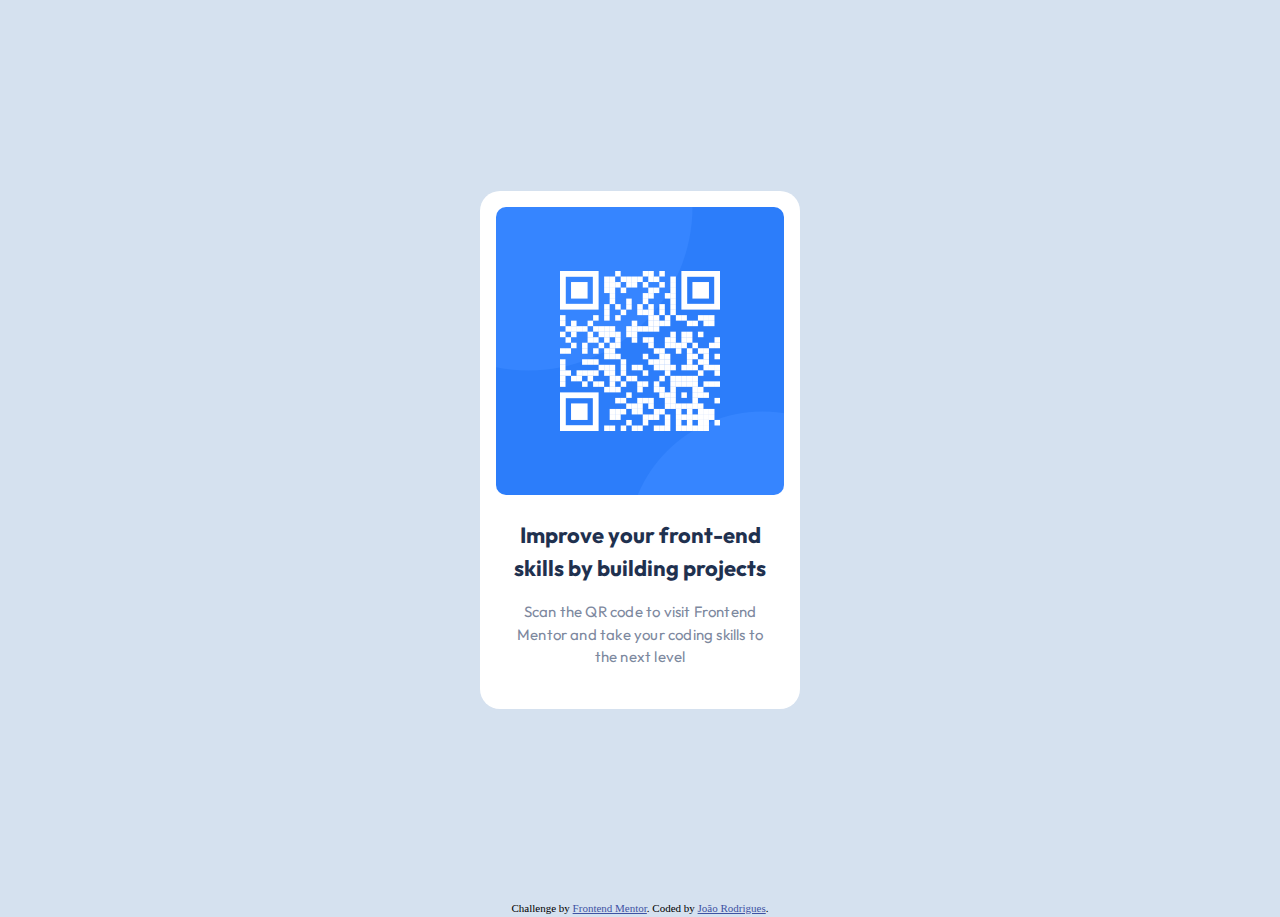
==== qr-code-challenge/index.html @ 2b62ed3a "Initial commit" ====
<!DOCTYPE html>
<html lang="en">

<head>
  <!-- meta -->
  <meta charset="UTF-8">
  <meta name="viewport" content="width=device-width, initial-scale=1.0">

  <!-- favicon -->
  <link rel="icon" type="image/png" sizes="32x32" href="./images/favicon-32x32.png">

  <!-- fonts -->
  <link rel="preconnect" href="https://fonts.googleapis.com">
  <link rel="preconnect" href="https://fonts.gstatic.com" crossorigin>
  <link rel="preload" as="style" href="https://fonts.googleapis.com/css2?family=Outfit:wght@100..900&display=swap" onload="this.rel='stylesheet'">
  
  <!-- css -->
  <link rel="preload" as="style" href="./css/reset.css" onload="this.rel='stylesheet'">
  <link rel="preload" as="style" href="./css/styles.css" onload="this.rel='stylesheet'">

  <!-- title -->
  <title>QR code component | Frontend Mentor</title>
</head>

<body>

  <main id="wrapper">
    <section class="qr-container">
      <div class="qr-image">
        <img src="./images/image-qr-code.png" alt="Qr Code">
      </div>
      <div class="qr-content">
        <h1 class="qr-title font-standard">Improve your front-end skills by building projects</h1>
        <p class="qr-description font-standard">Scan the QR code to visit Frontend Mentor and take your coding skills to the next level</p>
      </div>
    </section>
  </main>

  <div class="attribution">
    Challenge by <a href="https://www.frontendmentor.io?ref=challenge" target="_blank">Frontend Mentor</a>.
    Coded by <a href="https://www.linkedin.com/in/joaotfrodrigues/">João Rodrigues</a>.
  </div>
</body>

</html>
---- qr-code-challenge/css/styles.css ----
*{margin: 0;padding: 0;box-sizing: border-box;}body{background-color: #D5E1EF;}#wrapper{min-height: 100vh;min-height: 100dvh;display: grid;place-items: center;}.qr-container{max-width: 20rem;padding: 1rem 1rem 2.5rem 1rem;border-radius: 1.25rem;background-color: #fff;}.qr-image{border-radius: 0.625rem;overflow: hidden;margin-bottom: 1.5rem;}.font-standard{font-optical-sizing: auto;font-style: normal;}.qr-title{font-family: "Outfit",sans-serif;font-weight: 700;font-size: 1.375rem;color: #1F314F;text-align: center;}.qr-description{font-family: "Outfit",sans-serif;font-weight: 400;font-size: 0.938rem;letter-spacing: 0.012rem;color: #7D889E;text-align: center;margin: 1rem 1rem 0 1rem;}.attribution{font-size: 0.688rem;text-align: center;}.attribution a{color: hsl(228,45%,44%);}
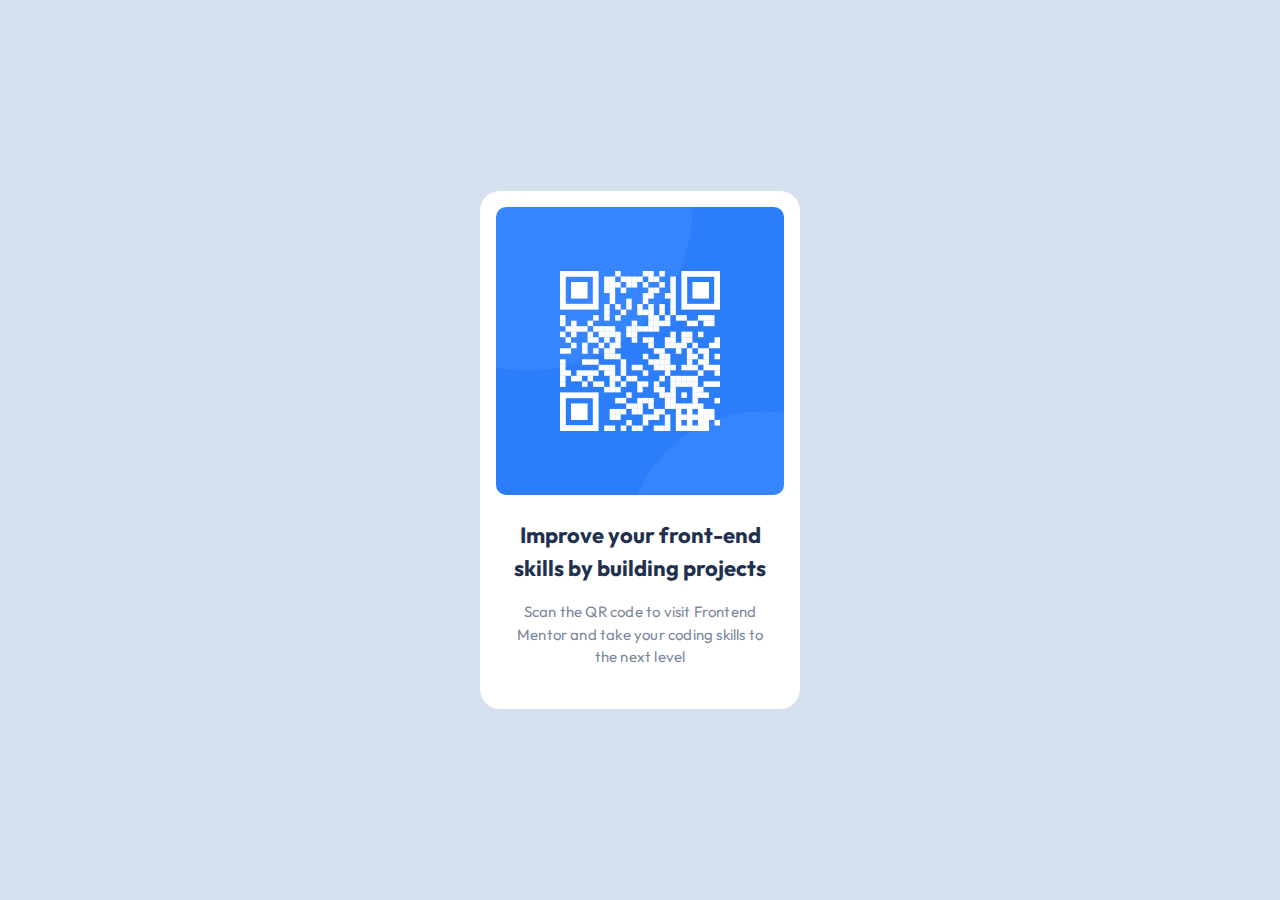
==== commit 5017154b: "fix: remove footer" ====
--- a/qr-code-challenge/index.html
+++ b/qr-code-challenge/index.html
@@ -12,8 +12,9 @@
   <!-- fonts -->
   <link rel="preconnect" href="https://fonts.googleapis.com">
   <link rel="preconnect" href="https://fonts.gstatic.com" crossorigin>
-  <link rel="preload" as="style" href="https://fonts.googleapis.com/css2?family=Outfit:wght@100..900&display=swap" onload="this.rel='stylesheet'">
-  
+  <link rel="preload" as="style" href="https://fonts.googleapis.com/css2?family=Outfit:wght@100..900&display=swap"
+    onload="this.rel='stylesheet'">
+
   <!-- css -->
   <link rel="preload" as="style" href="./css/reset.css" onload="this.rel='stylesheet'">
   <link rel="preload" as="style" href="./css/styles.css" onload="this.rel='stylesheet'">
@@ -31,15 +32,11 @@
       </div>
       <div class="qr-content">
         <h1 class="qr-title font-standard">Improve your front-end skills by building projects</h1>
-        <p class="qr-description font-standard">Scan the QR code to visit Frontend Mentor and take your coding skills to the next level</p>
+        <p class="qr-description font-standard">Scan the QR code to visit Frontend Mentor and take your coding skills to
+          the next level</p>
       </div>
     </section>
   </main>
-
-  <div class="attribution">
-    Challenge by <a href="https://www.frontendmentor.io?ref=challenge" target="_blank">Frontend Mentor</a>.
-    Coded by <a href="https://www.linkedin.com/in/joaotfrodrigues/">João Rodrigues</a>.
-  </div>
 </body>
 
 </html>--- a/qr-code-challenge/css/styles.css
+++ b/qr-code-challenge/css/styles.css
@@ -1 +1 @@
-*{margin: 0;padding: 0;box-sizing: border-box;}body{background-color: #D5E1EF;}#wrapper{min-height: 100vh;min-height: 100dvh;display: grid;place-items: center;}.qr-container{max-width: 20rem;padding: 1rem 1rem 2.5rem 1rem;border-radius: 1.25rem;background-color: #fff;}.qr-image{border-radius: 0.625rem;overflow: hidden;margin-bottom: 1.5rem;}.font-standard{font-optical-sizing: auto;font-style: normal;}.qr-title{font-family: "Outfit",sans-serif;font-weight: 700;font-size: 1.375rem;color: #1F314F;text-align: center;}.qr-description{font-family: "Outfit",sans-serif;font-weight: 400;font-size: 0.938rem;letter-spacing: 0.012rem;color: #7D889E;text-align: center;margin: 1rem 1rem 0 1rem;}.attribution{font-size: 0.688rem;text-align: center;}.attribution a{color: hsl(228,45%,44%);}+*{margin: 0;padding: 0;box-sizing: border-box;}body{background-color: #D5E1EF;}#wrapper{min-height: 100vh;min-height: 100dvh;display: grid;place-items: center;}.qr-container{max-width: 20rem;padding: 1rem 1rem 2.5rem 1rem;border-radius: 1.25rem;background-color: #fff;}.qr-image{border-radius: 0.625rem;overflow: hidden;margin-bottom: 1.5rem;}.font-standard{font-optical-sizing: auto;font-style: normal;}.qr-title{font-family: "Outfit",sans-serif;font-weight: 700;font-size: 1.375rem;color: #1F314F;text-align: center;}.qr-description{font-family: "Outfit",sans-serif;font-weight: 400;font-size: 0.938rem;letter-spacing: 0.012rem;color: #7D889E;text-align: center;margin: 1rem 1rem 0 1rem;}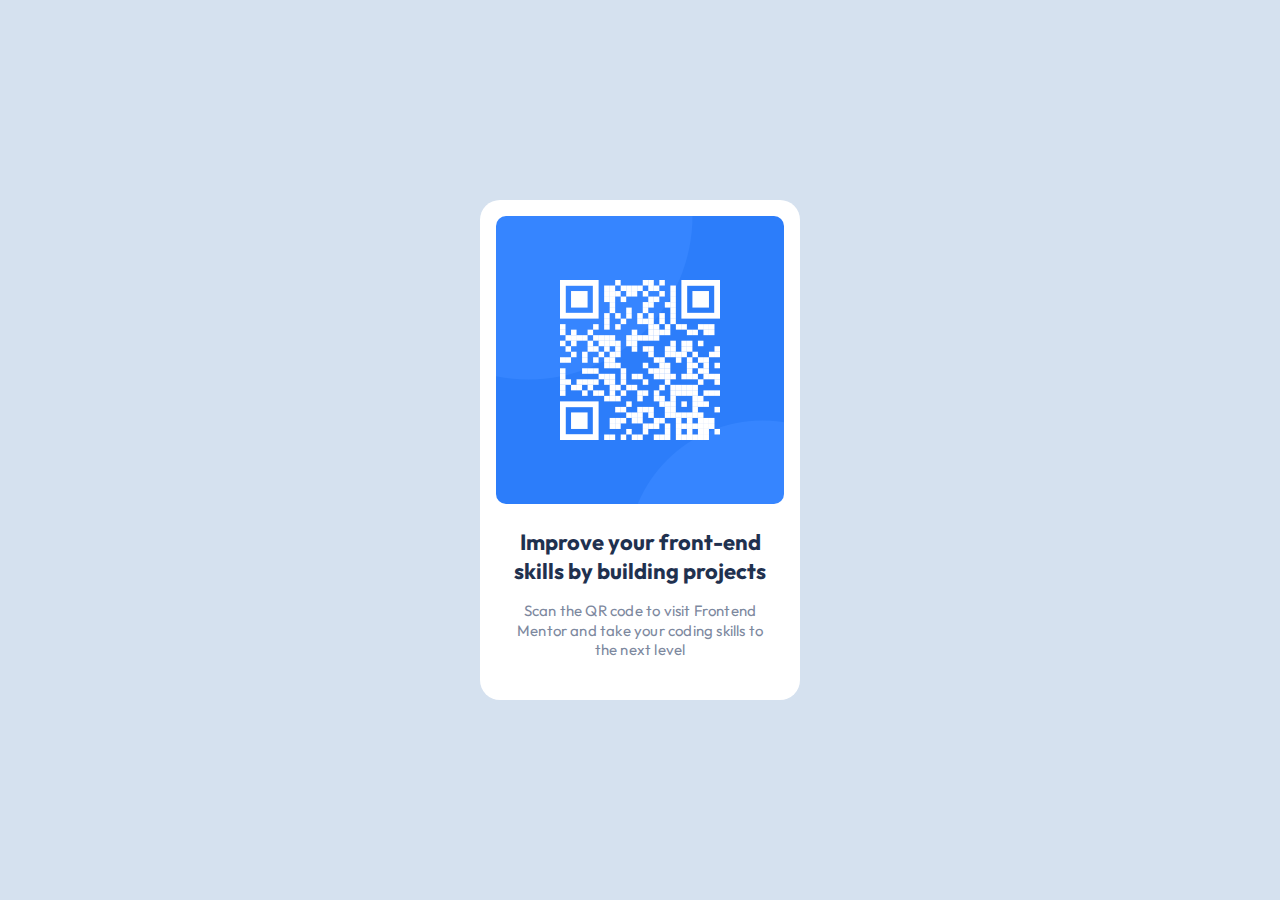
==== commit f2c22421: "fix: image width & add css files not minified" ====
--- a/qr-code-challenge/index.html
+++ b/qr-code-challenge/index.html
@@ -16,8 +16,8 @@
     onload="this.rel='stylesheet'">
 
   <!-- css -->
-  <link rel="preload" as="style" href="./css/reset.css" onload="this.rel='stylesheet'">
-  <link rel="preload" as="style" href="./css/styles.css" onload="this.rel='stylesheet'">
+  <link rel="preload" as="style" href="./css/reset.min.css" onload="this.rel='stylesheet'">
+  <link rel="preload" as="style" href="./css/styles.min.css" onload="this.rel='stylesheet'">
 
   <!-- title -->
   <title>QR code component | Frontend Mentor</title>
--- a/qr-code-challenge/css/styles.min.css
+++ b/qr-code-challenge/css/styles.min.css
@@ -0,0 +1 @@
+*{margin: 0;padding: 0;box-sizing: border-box;}body{background-color: #D5E1EF;}#wrapper{min-height: 100vh;min-height: 100dvh;display: grid;place-items: center;}.qr-container{max-width: 20rem;padding: 1rem 1rem 2.5rem 1rem;border-radius: 1.25rem;background-color: #fff;}.qr-image{border-radius: 0.625rem;overflow: hidden;margin-bottom: 1.5rem;}.font-standard{font-optical-sizing: auto;font-style: normal;}.qr-title{font-family: "Outfit",sans-serif;font-weight: 700;font-size: 1.375rem;color: #1F314F;text-align: center;}.qr-description{font-family: "Outfit",sans-serif;font-weight: 400;font-size: 0.938rem;letter-spacing: 0.012rem;color: #7D889E;text-align: center;margin: 1rem 1rem 0 1rem;}